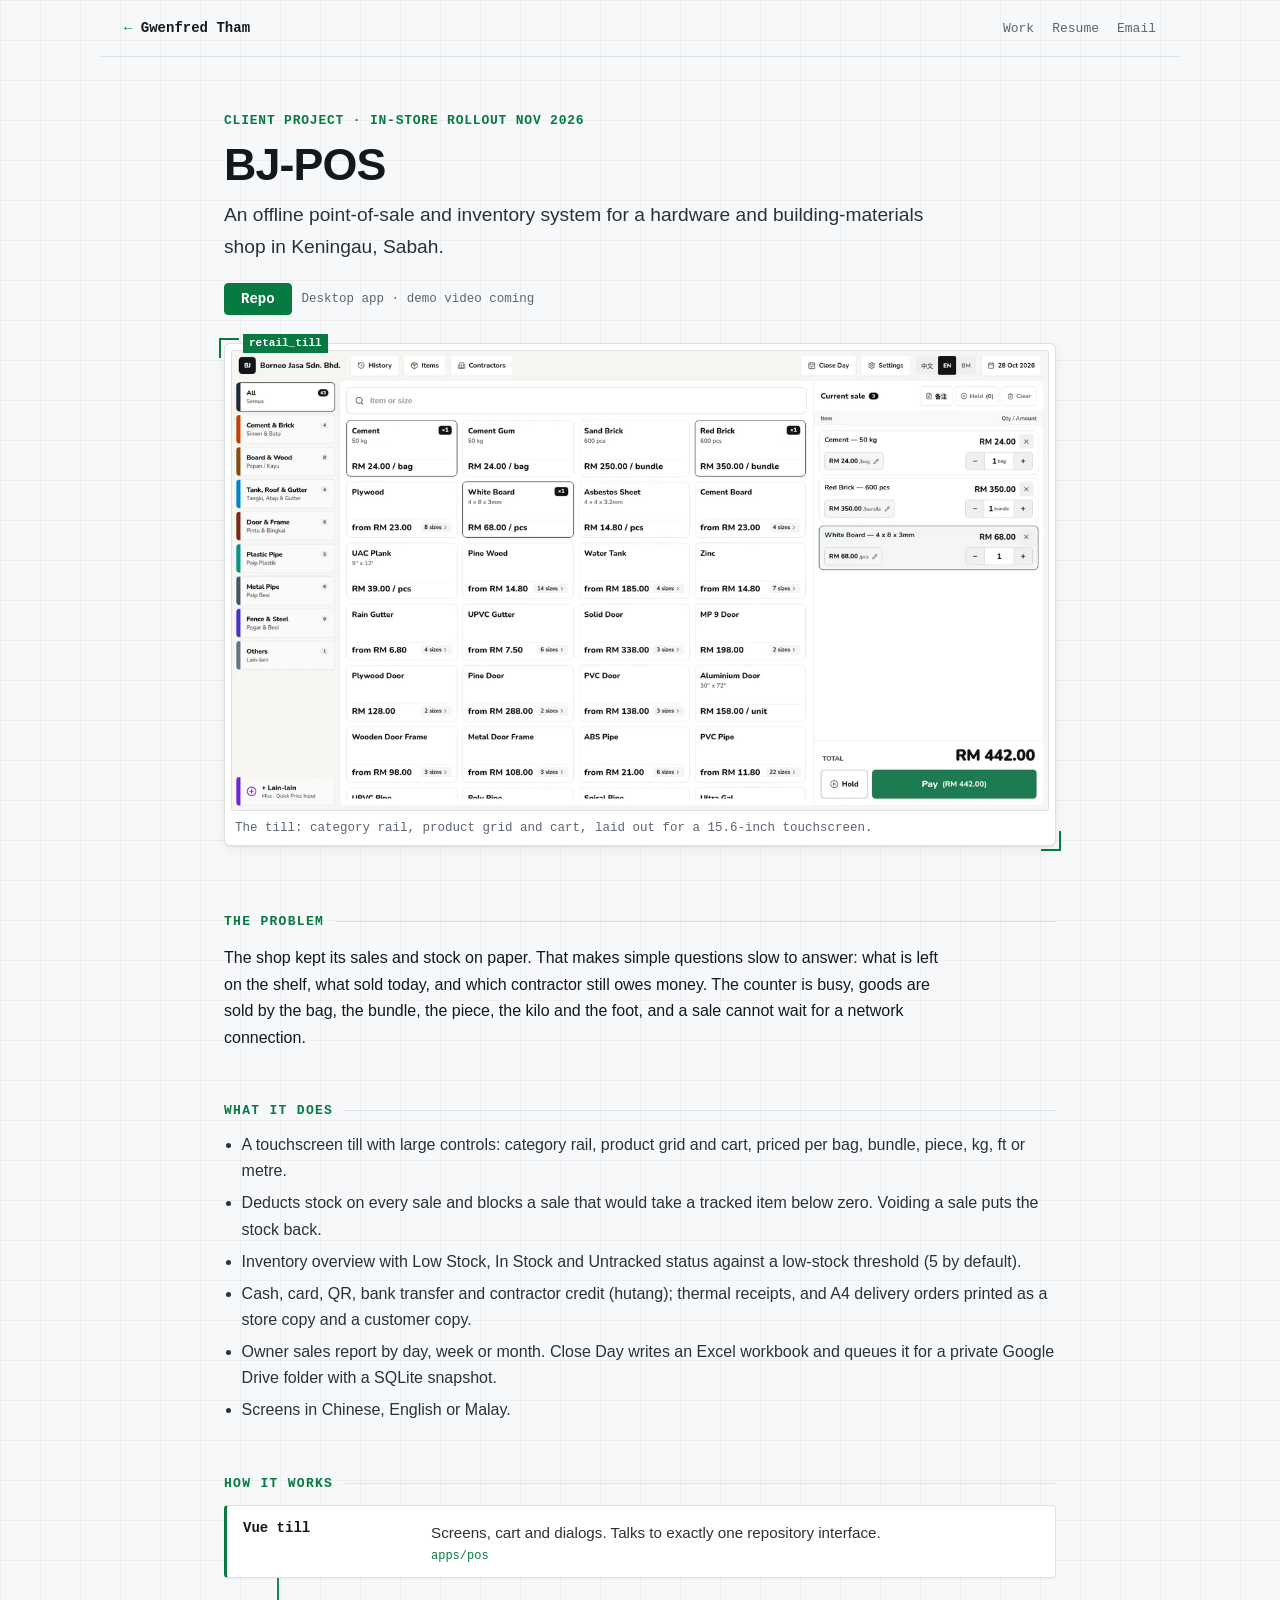
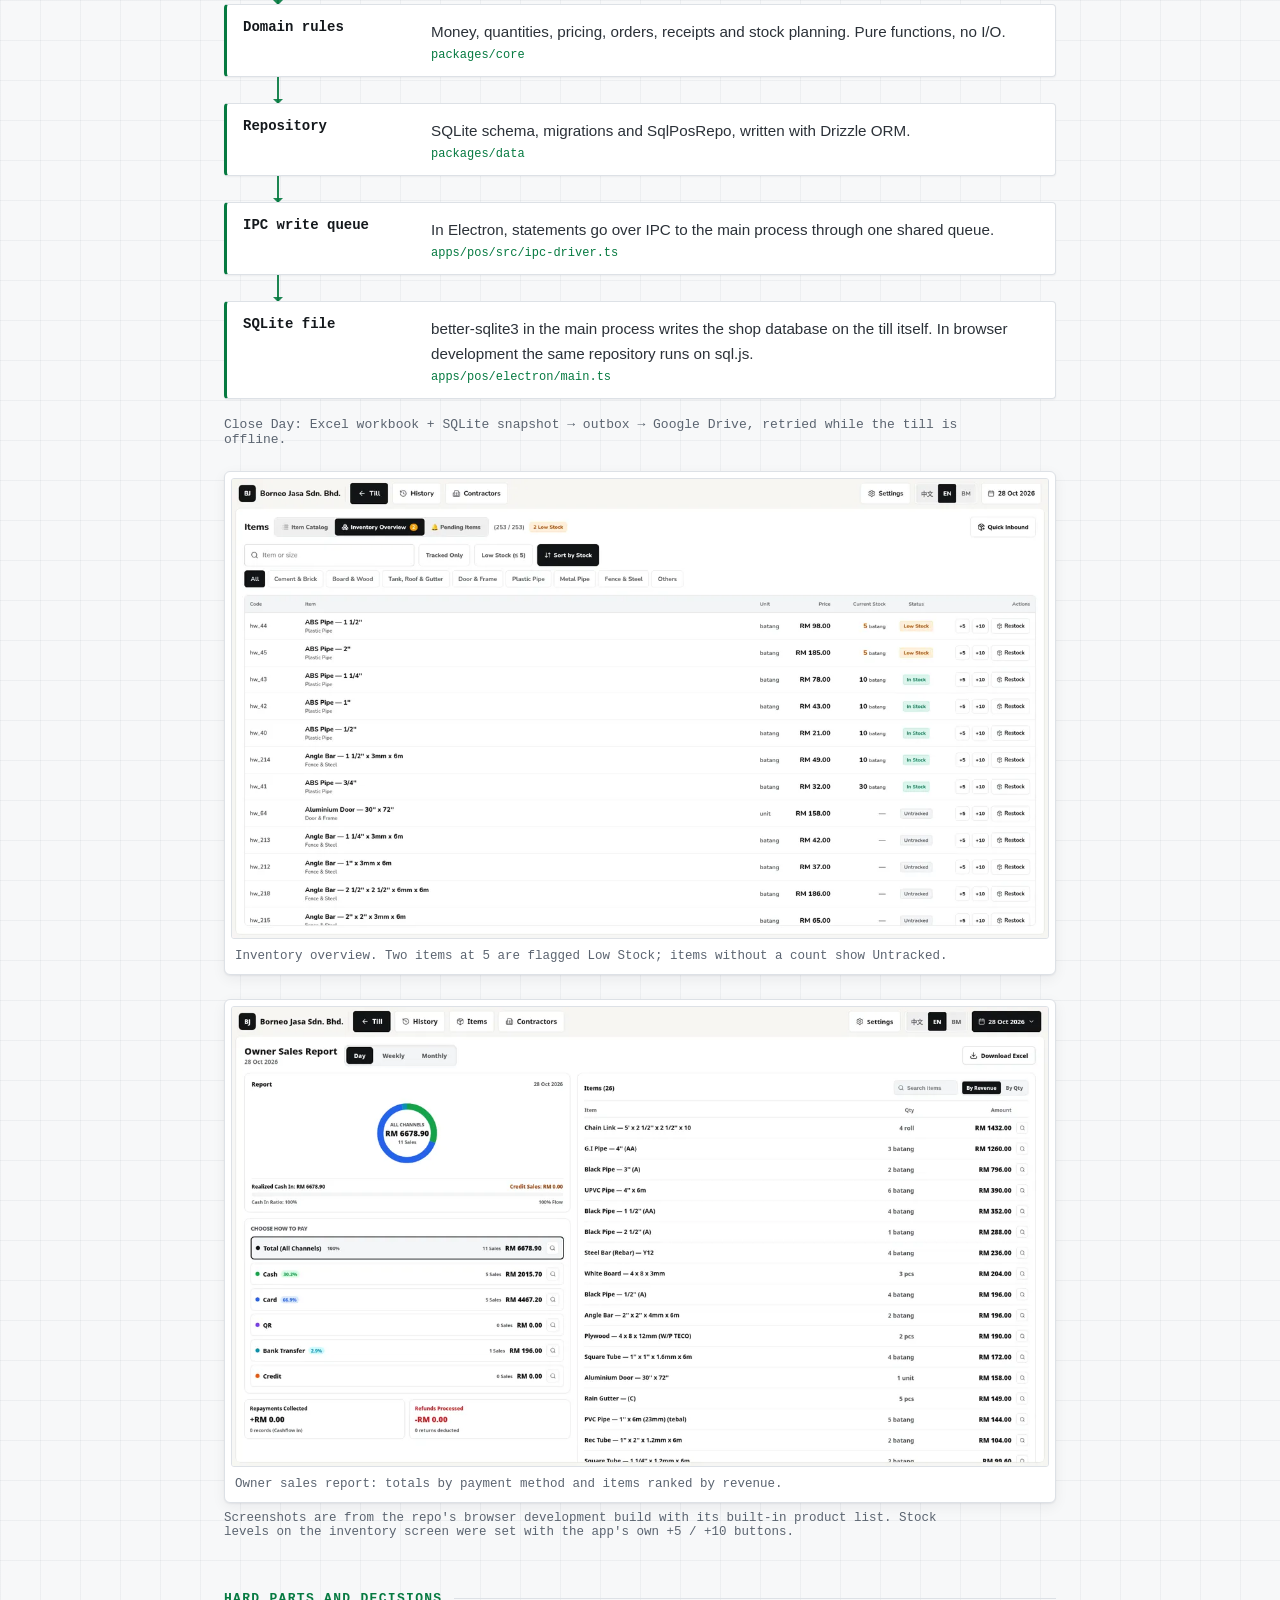
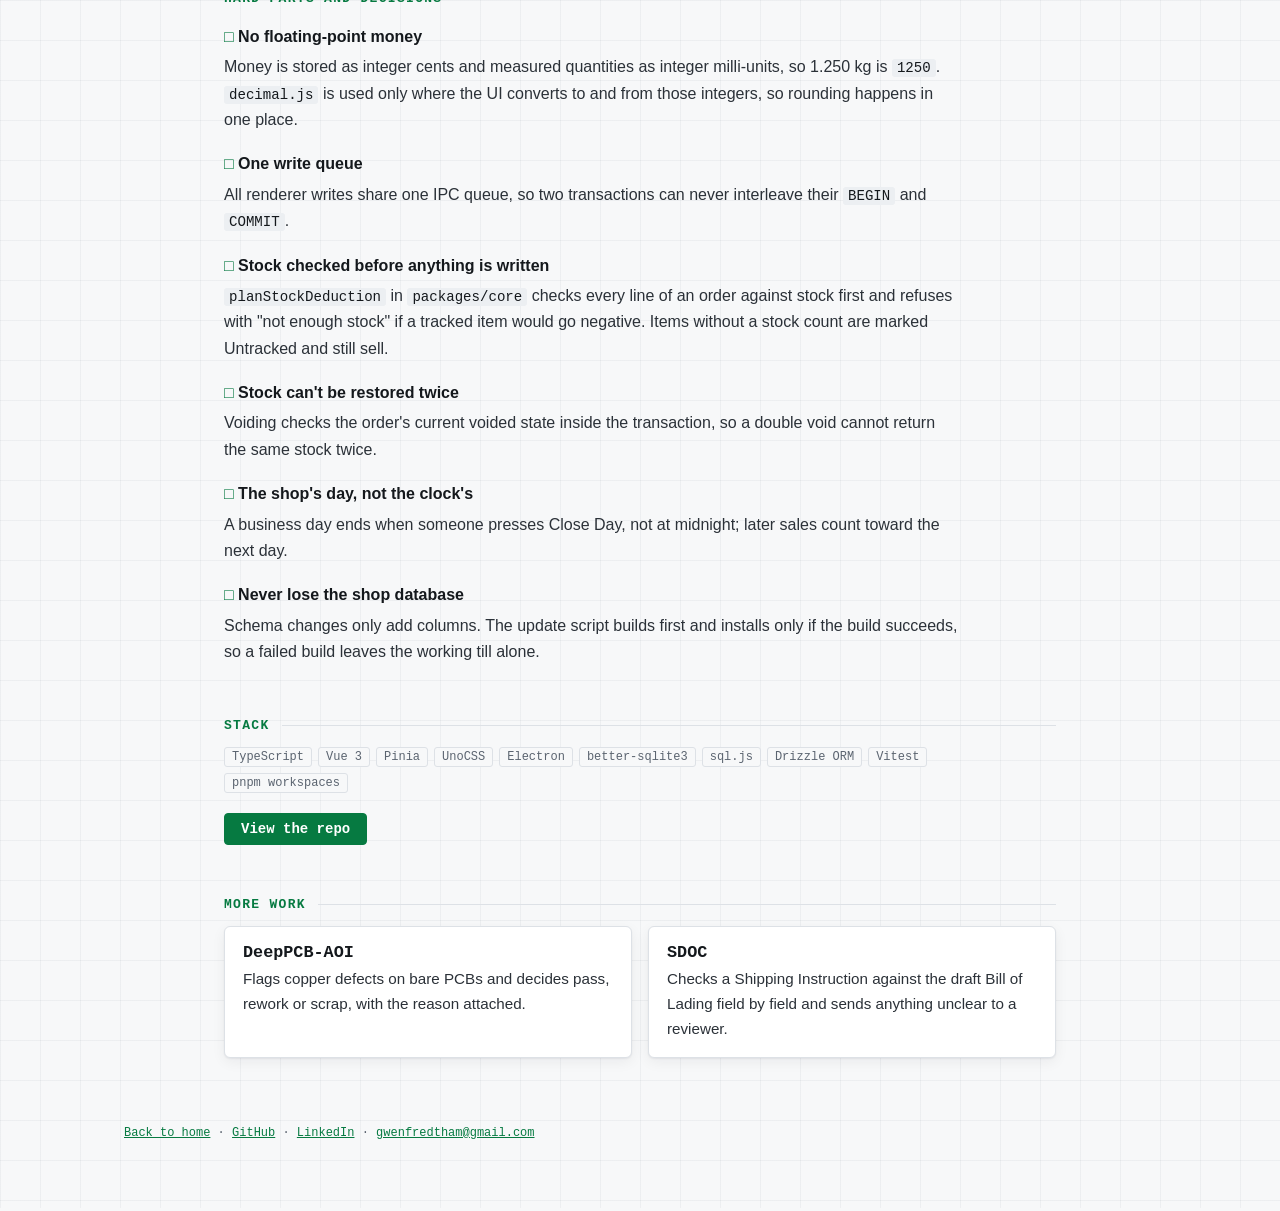
==== projects/bj-pos.html @ 83cc3437 "Personal portfolio site" ====
<!doctype html>
<html lang="en">
<head>
<meta charset="utf-8">
<meta name="viewport" content="width=device-width, initial-scale=1">
<title>BJ-POS · Gwenfred Tham</title>
<meta name="description" content="An offline point-of-sale and inventory system for a hardware and building-materials shop in Keningau, Sabah.">
<meta property="og:title" content="BJ-POS · Gwenfred Tham">
<meta property="og:description" content="An offline point-of-sale and inventory system for a hardware and building-materials shop in Keningau, Sabah.">
<meta property="og:image" content="https://tofui03.github.io/assets/bjpos-till.webp">
<link rel="stylesheet" href="../site.css">
<link rel="stylesheet" href="../case.css">
</head>
<body class="case">
<header class="wrap topbar"><a href="../index.html" class="home-link">Gwenfred Tham</a><nav><a href="../index.html#work">Work</a><a href="../assets/Gwenfred_Tham_Resume.pdf">Resume</a><a href="mailto:gwenfredtham@gmail.com">Email</a></nav></header>
<main class="wrap">
  <section class="case-hero">
    <p class="eyebrow">Client project · in-store rollout Nov 2026</p>
    <h1>BJ-POS</h1>
    <p class="tagline">An offline point-of-sale and inventory system for a hardware and building-materials shop in Keningau, Sabah.</p>
    <p class="actions"><a class="btn" href="https://github.com/Tofui03/BJ-POS">Repo</a><span class="note">Desktop app · demo video coming</span></p>
    <figure class="hero-shot"><span class="det">retail_till</span><img src="../assets/bjpos-till.webp" width="1280" height="720" alt="BJ-POS till: category rail, product grid and a cart totalling RM 442.00."><figcaption>The till: category rail, product grid and cart, laid out for a 15.6-inch touchscreen.</figcaption></figure>
  </section>
  <section><h2>The problem</h2><p>The shop kept its sales and stock on paper. That makes simple questions slow to answer: what is left on the shelf, what sold today, and which contractor still owes money. The counter is busy, goods are sold by the bag, the bundle, the piece, the kilo and the foot, and a sale cannot wait for a network connection.</p></section>
  <section><h2>What it does</h2><ul>
<li>A touchscreen till with large controls: category rail, product grid and cart, priced per bag, bundle, piece, kg, ft or metre.</li>
<li>Deducts stock on every sale and blocks a sale that would take a tracked item below zero. Voiding a sale puts the stock back.</li>
<li>Inventory overview with Low Stock, In Stock and Untracked status against a low-stock threshold (5 by default).</li>
<li>Cash, card, QR, bank transfer and contractor credit (hutang); thermal receipts, and A4 delivery orders printed as a store copy and a customer copy.</li>
<li>Owner sales report by day, week or month. Close Day writes an Excel workbook and queues it for a private Google Drive folder with a SQLite snapshot.</li>
<li>Screens in Chinese, English or Malay.</li>
</ul></section>
  <section><h2>How it works</h2><ol class="flow"><li><b>Vue till</b><span>Screens, cart and dialogs. Talks to exactly one repository interface.</span><code>apps/pos</code></li><li><b>Domain rules</b><span>Money, quantities, pricing, orders, receipts and stock planning. Pure functions, no I/O.</span><code>packages/core</code></li><li><b>Repository</b><span>SQLite schema, migrations and SqlPosRepo, written with Drizzle ORM.</span><code>packages/data</code></li><li><b>IPC write queue</b><span>In Electron, statements go over IPC to the main process through one shared queue.</span><code>apps/pos/src/ipc-driver.ts</code></li><li><b>SQLite file</b><span>better-sqlite3 in the main process writes the shop database on the till itself. In browser development the same repository runs on sql.js.</span><code>apps/pos/electron/main.ts</code></li></ol><p class="flow-note">Close Day: Excel workbook + SQLite snapshot → outbox → Google Drive, retried while the till is offline.</p><figure class="shot"><img src="../assets/bjpos-inventory.webp" width="1280" height="720" loading="lazy" alt="Inventory overview listing items with current stock and Low Stock, In Stock or Untracked status."><figcaption>Inventory overview. Two items at 5 are flagged Low Stock; items without a count show Untracked.</figcaption></figure><figure class="shot"><img src="../assets/bjpos-report.webp" width="1280" height="720" loading="lazy" alt="Owner sales report for one day: total by payment channel and items ranked by revenue."><figcaption>Owner sales report: totals by payment method and items ranked by revenue.</figcaption></figure><p class="note small">Screenshots are from the repo's browser development build with its built-in product list. Stock levels on the inventory screen were set with the app's own +5 / +10 buttons.</p></section>
  <section><h2>Hard parts and decisions</h2><dl>
<dt>No floating-point money</dt><dd>Money is stored as integer cents and measured quantities as integer milli-units, so 1.250 kg is <code>1250</code>. <code>decimal.js</code> is used only where the UI converts to and from those integers, so rounding happens in one place.</dd>
<dt>One write queue</dt><dd>All renderer writes share one IPC queue, so two transactions can never interleave their <code>BEGIN</code> and <code>COMMIT</code>.</dd>
<dt>Stock checked before anything is written</dt><dd><code>planStockDeduction</code> in <code>packages/core</code> checks every line of an order against stock first and refuses with "not enough stock" if a tracked item would go negative. Items without a stock count are marked Untracked and still sell.</dd>
<dt>Stock can't be restored twice</dt><dd>Voiding checks the order's current voided state inside the transaction, so a double void cannot return the same stock twice.</dd>
<dt>The shop's day, not the clock's</dt><dd>A business day ends when someone presses Close Day, not at midnight; later sales count toward the next day.</dd>
<dt>Never lose the shop database</dt><dd>Schema changes only add columns. The update script builds first and installs only if the build succeeds, so a failed build leaves the working till alone.</dd>
</dl></section>
  <section><h2>Stack</h2><ul class="tags"><li>TypeScript</li><li>Vue 3</li><li>Pinia</li><li>UnoCSS</li><li>Electron</li><li>better-sqlite3</li><li>sql.js</li><li>Drizzle ORM</li><li>Vitest</li><li>pnpm workspaces</li></ul>
    <p class="actions"><a class="btn" href="https://github.com/Tofui03/BJ-POS">View the repo</a></p></section>
  <section class="next"><h2>More work</h2><div class="next-grid"><a href="deeppcb-aoi.html"><span>DeepPCB-AOI</span>Flags copper defects on bare PCBs and decides pass, rework or scrap, with the reason attached.</a><a href="sdoc.html"><span>SDOC</span>Checks a Shipping Instruction against the draft Bill of Lading field by field and sends anything unclear to a reviewer.</a></div></section>
</main>
<footer class="wrap foot"><p><a href="../index.html">Back to home</a> · <a href="https://github.com/Tofui03">GitHub</a> · <a href="https://www.linkedin.com/in/gwenfred-tham-262545183">LinkedIn</a> · <a href="mailto:gwenfredtham@gmail.com">gwenfredtham@gmail.com</a></p></footer>
</body>
</html>
---- site.css ----
/* Site theme: style B, light ("light technical"). Accent #067a41 = 5.4:1 on white, 5.1:1 on --bg (WCAG AA). */
:root{--bg:#f7f8f9;--panel:#ffffff;--ink:#14181c;--body:#2b3138;--muted:#5b6470;--line:#dde1e6;--accent:#067a41;--accent-soft:#e8f3ec;--on-accent:#ffffff;
 --shadow:0 1px 2px rgba(16,24,32,.06),0 4px 14px rgba(16,24,32,.06);
 --mono:ui-monospace,"SFMono-Regular","JetBrains Mono",Menlo,Consolas,monospace}
*{box-sizing:border-box}
body{margin:0;color:var(--ink);font:16px/1.65 -apple-system,BlinkMacSystemFont,"Segoe UI",Roboto,"Helvetica Neue",Arial,sans-serif;
 background-color:var(--bg);
 background-image:linear-gradient(rgba(20,40,60,.045) 1px,transparent 1px),linear-gradient(90deg,rgba(20,40,60,.045) 1px,transparent 1px);
 background-size:40px 40px}
a{color:var(--accent)}
a:focus-visible{outline:2px solid var(--accent);outline-offset:3px}
.wrap{max-width:1080px;margin:0 auto;padding:0 24px}
.hero{padding:80px 24px 40px}
.eyebrow{font:600 13px var(--mono);color:var(--accent);letter-spacing:.06em;text-transform:uppercase;margin:0 0 38px}
h1{font-size:3rem;line-height:1.1;margin:0 0 22px;letter-spacing:-.02em;font-weight:700}
.box{position:relative;display:inline-block;padding:6px 14px;border:1.5px dashed var(--accent)}
.box::before{content:"engineer 0.99";position:absolute;left:-1.5px;top:-22px;font:600 11px/1 var(--mono);background:var(--accent);color:var(--on-accent);padding:5px 6px;letter-spacing:.02em}
.lede{font-size:1.15rem;max-width:44rem;margin:0 0 .8rem;color:var(--ink)}
.lede2{color:var(--muted);max-width:44rem;margin:0 0 1.6rem}
.contact{display:flex;flex-wrap:wrap;gap:10px;align-items:center}
.contact a{font:14px var(--mono);color:var(--ink);text-decoration:none;border:1px solid var(--line);background:var(--panel);padding:6px 12px;border-radius:4px}
.contact a:hover{border-color:var(--accent);color:var(--accent)}
.contact a.resume{background:var(--accent);border-color:var(--accent);color:var(--on-accent);font-weight:600}
.contact a.resume:hover{background:#05663a;color:var(--on-accent)}
.sec{font:600 13px var(--mono);color:var(--muted);text-transform:uppercase;letter-spacing:.1em;margin:56px 0 18px;display:flex;align-items:center;gap:12px}
.sec::after{content:"";flex:1;height:1px;background:var(--line)}
.grid{display:grid;grid-template-columns:repeat(3,1fr);gap:22px}
.card{position:relative;background:var(--panel);border:1px solid var(--line);border-radius:6px;box-shadow:var(--shadow);transition:border-color .15s,box-shadow .15s}
.card::before,.card::after{content:"";position:absolute;width:14px;height:14px;border:2px solid var(--accent);pointer-events:none}
.card::before{top:-6px;left:-6px;border-right:0;border-bottom:0}
.card::after{bottom:-6px;right:-6px;border-left:0;border-top:0}
.card:hover{border-color:var(--accent);box-shadow:0 2px 4px rgba(16,24,32,.08),0 10px 24px rgba(16,24,32,.08)}
.card-link{display:flex;flex-direction:column;height:100%;color:inherit;text-decoration:none}
.thumb{position:relative;margin:0;border-bottom:1px solid var(--line);overflow:hidden;border-radius:6px 6px 0 0;background:#eef0f2}
.thumb img{display:block;width:100%;height:auto;aspect-ratio:16/10;object-fit:cover;object-position:top left}
.det{position:absolute;left:10px;bottom:10px;z-index:1;font:600 11px/1 var(--mono);background:var(--accent);color:var(--on-accent);padding:4px 6px}
.card-body{padding:16px 18px 18px;display:flex;flex-direction:column;flex:1}
.card h3{margin:0;font-size:1.25rem}
.kind{font:12px var(--mono);color:var(--accent);margin:2px 0 8px}
.what{margin:0 0 12px;color:var(--body);font-size:.97rem}
.tags{list-style:none;padding:0;margin:0 0 14px;display:flex;flex-wrap:wrap;gap:6px}
.tags li{font:12px var(--mono);color:var(--muted);background:var(--bg);border:1px solid var(--line);padding:2px 7px;border-radius:3px}
.more{margin-top:auto;font:600 13px var(--mono);color:var(--accent)}
.more::after{content:" \2192"}
.now-list{list-style:none;padding:0;margin:0;display:grid;grid-template-columns:repeat(2,1fr);gap:12px}
.now-list li{background:var(--panel);border:1px solid var(--line);border-left:3px solid var(--accent);padding:12px 16px;border-radius:4px;color:var(--body)}
.now-list .k{display:block;font:600 12px var(--mono);color:var(--accent);text-transform:uppercase;letter-spacing:.06em}
.updated{font:12px var(--mono);color:var(--muted);margin:10px 0 0}
.reach p{margin:0 0 14px}
.foot{padding:56px 24px;font:12px var(--mono);color:var(--muted)}
@media (max-width:900px){.grid{grid-template-columns:1fr 1fr}}
@media (max-width:620px){
 .hero{padding:52px 20px 24px}.wrap{padding-left:20px;padding-right:20px}
 h1{font-size:2.1rem}
 .grid,.now-list{grid-template-columns:1fr}
}
---- case.css ----
/* Case-study pages; loaded after site.css (light style B) */
.topbar{display:flex;justify-content:space-between;align-items:center;padding:20px 24px;border-bottom:1px solid var(--line)}
.topbar nav a:hover,.home-link:hover{color:var(--accent)}
.home-link{font:600 14px var(--mono);color:var(--ink);text-decoration:none}
.home-link::before{content:"\2190  ";color:var(--accent)}
.topbar nav{display:flex;gap:18px;font:13px var(--mono)}
.topbar nav a{color:var(--muted);text-decoration:none}
.topbar nav a:hover{color:var(--accent)}
.case main{max-width:880px}
.case-hero{padding:56px 0 8px}
.case h1{font-size:2.8rem;margin:0 0 10px}
.tagline{font-size:1.2rem;color:var(--body);max-width:44rem;margin:0 0 20px}
.actions{display:flex;flex-wrap:wrap;gap:10px;align-items:center;margin:0 0 28px}
.btn{font:600 14px var(--mono);text-decoration:none;color:var(--on-accent);background:var(--accent);border:1px solid var(--accent);padding:7px 16px;border-radius:4px}
.btn+.btn{background:transparent;color:var(--accent)}
.btn:hover{background:#05663a;border-color:#05663a}
.btn+.btn:hover{background:var(--accent-soft)}
.note{font:12.5px var(--mono);color:var(--muted)}
.note.small{margin:8px 0 0}
.hero-shot,.shot{position:relative;margin:0 0 8px;background:var(--panel);border:1px solid var(--line);border-radius:6px;padding:6px;box-shadow:var(--shadow)}
.hero-shot::before,.hero-shot::after{content:"";position:absolute;width:18px;height:18px;border:2px solid var(--accent)}
.hero-shot::before{top:-6px;left:-6px;border-right:0;border-bottom:0}
.hero-shot::after{bottom:-6px;right:-6px;border-left:0;border-top:0}
.hero-shot .det{left:18px;top:-10px;bottom:auto}
.hero-shot img,.shot img{display:block;width:100%;height:auto;border-radius:3px;border:1px solid var(--line)}
figcaption{font:12.5px/1.5 var(--mono);color:var(--muted);padding:8px 4px 2px}
.shot{margin-top:24px}
.case section{margin-top:52px}
.case section.case-hero{margin-top:0}
.case h2{font:600 13px var(--mono);color:var(--accent);text-transform:uppercase;letter-spacing:.1em;margin:0 0 14px;display:flex;gap:12px;align-items:center}
.case h2::after{content:"";flex:1;height:1px;background:var(--line)}
.case section p{max-width:46rem}
.case ul{padding-left:1.1rem;margin:0}
.case ul li{margin:.35rem 0;color:var(--body)}
.case ul.tags{padding:0;margin:0 0 20px}
.case ul.tags li{margin:0;color:var(--muted)}
.flow{list-style:none;padding:0;margin:0;display:grid;gap:0}
.flow li{position:relative;display:grid;grid-template-columns:170px 1fr;gap:4px 18px;background:var(--panel);border:1px solid var(--line);border-left:3px solid var(--accent);border-radius:4px;box-shadow:0 1px 2px rgba(16,24,32,.05);padding:14px 16px;margin-bottom:26px}
.flow li:not(:last-child)::after{content:"";position:absolute;left:50px;bottom:-27px;width:2px;height:26px;background:var(--accent);opacity:.9}
.flow li:not(:last-child)::before{content:"";position:absolute;left:46px;bottom:-28px;border:5px solid transparent;border-top-color:var(--accent);border-bottom:0;opacity:.9}
.flow b{font:600 14px var(--mono);color:var(--ink);grid-row:1/3}
.flow span{color:var(--body);font-size:.95rem}
.flow code{font:12px var(--mono);color:var(--accent)}
.flow-note{font:13px var(--mono);color:var(--muted);margin:-8px 0 0}
dl{margin:0}
dt{font-weight:700;margin-top:18px}
dt::before{content:"\25A1  ";color:var(--accent)}
dd{margin:4px 0 0;color:var(--body);max-width:46rem}
code{font:.88em var(--mono);color:var(--ink);background:#eceff2;padding:1px 5px;border-radius:3px}
.flow code{background:none;padding:0}
.next-grid{display:grid;grid-template-columns:1fr 1fr;gap:16px}
.next-grid a{display:block;background:var(--panel);border:1px solid var(--line);border-radius:6px;box-shadow:var(--shadow);padding:16px 18px;color:var(--body);text-decoration:none;font-size:.95rem}
.next-grid a span{display:block;font:600 1.05rem var(--mono);color:var(--ink);margin-bottom:4px}
.next-grid a:hover{border-color:var(--accent)}
.next-grid a:hover span{color:var(--accent)}
@media (max-width:620px){
 .topbar{padding:16px 20px}.topbar nav{gap:12px}
 .case h1{font-size:2.1rem}
 .flow li{grid-template-columns:1fr}
 .flow b{grid-row:auto}
 .next-grid{grid-template-columns:1fr}
}
.case .eyebrow{margin-bottom:12px}
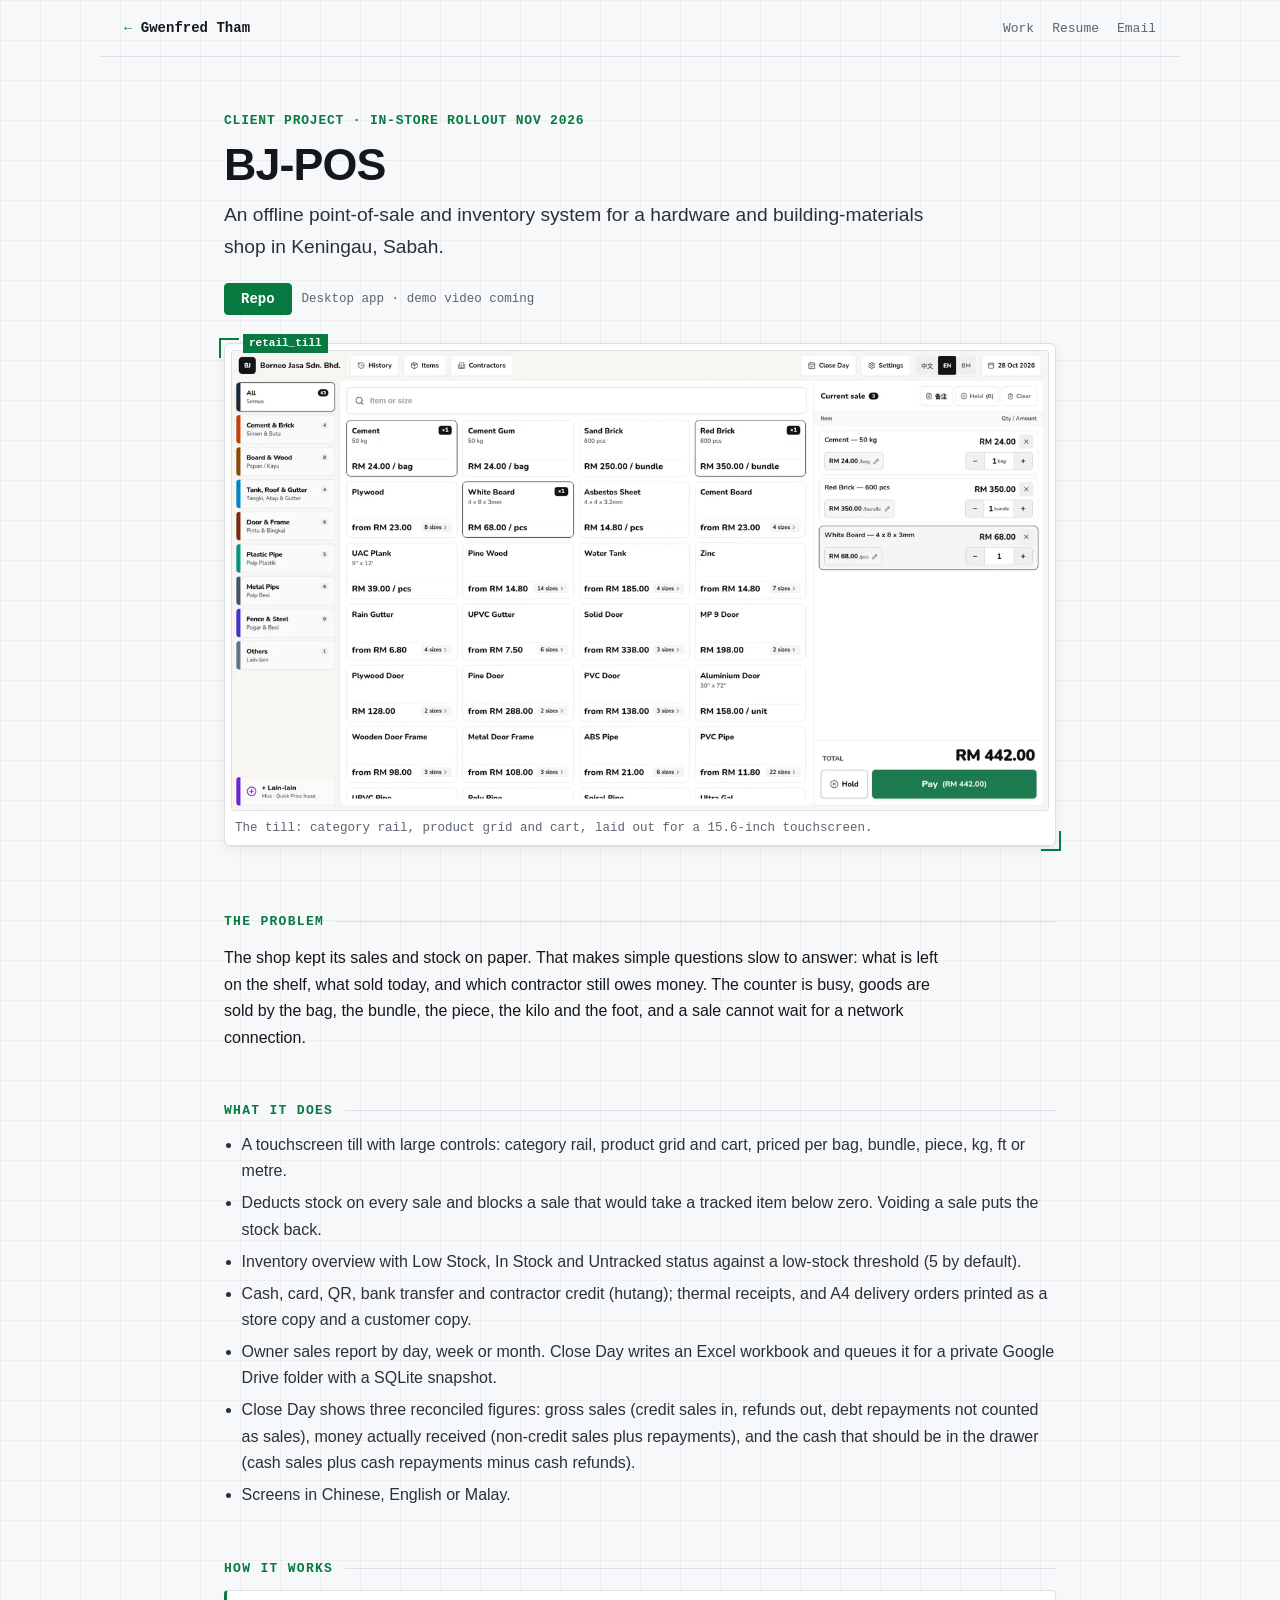
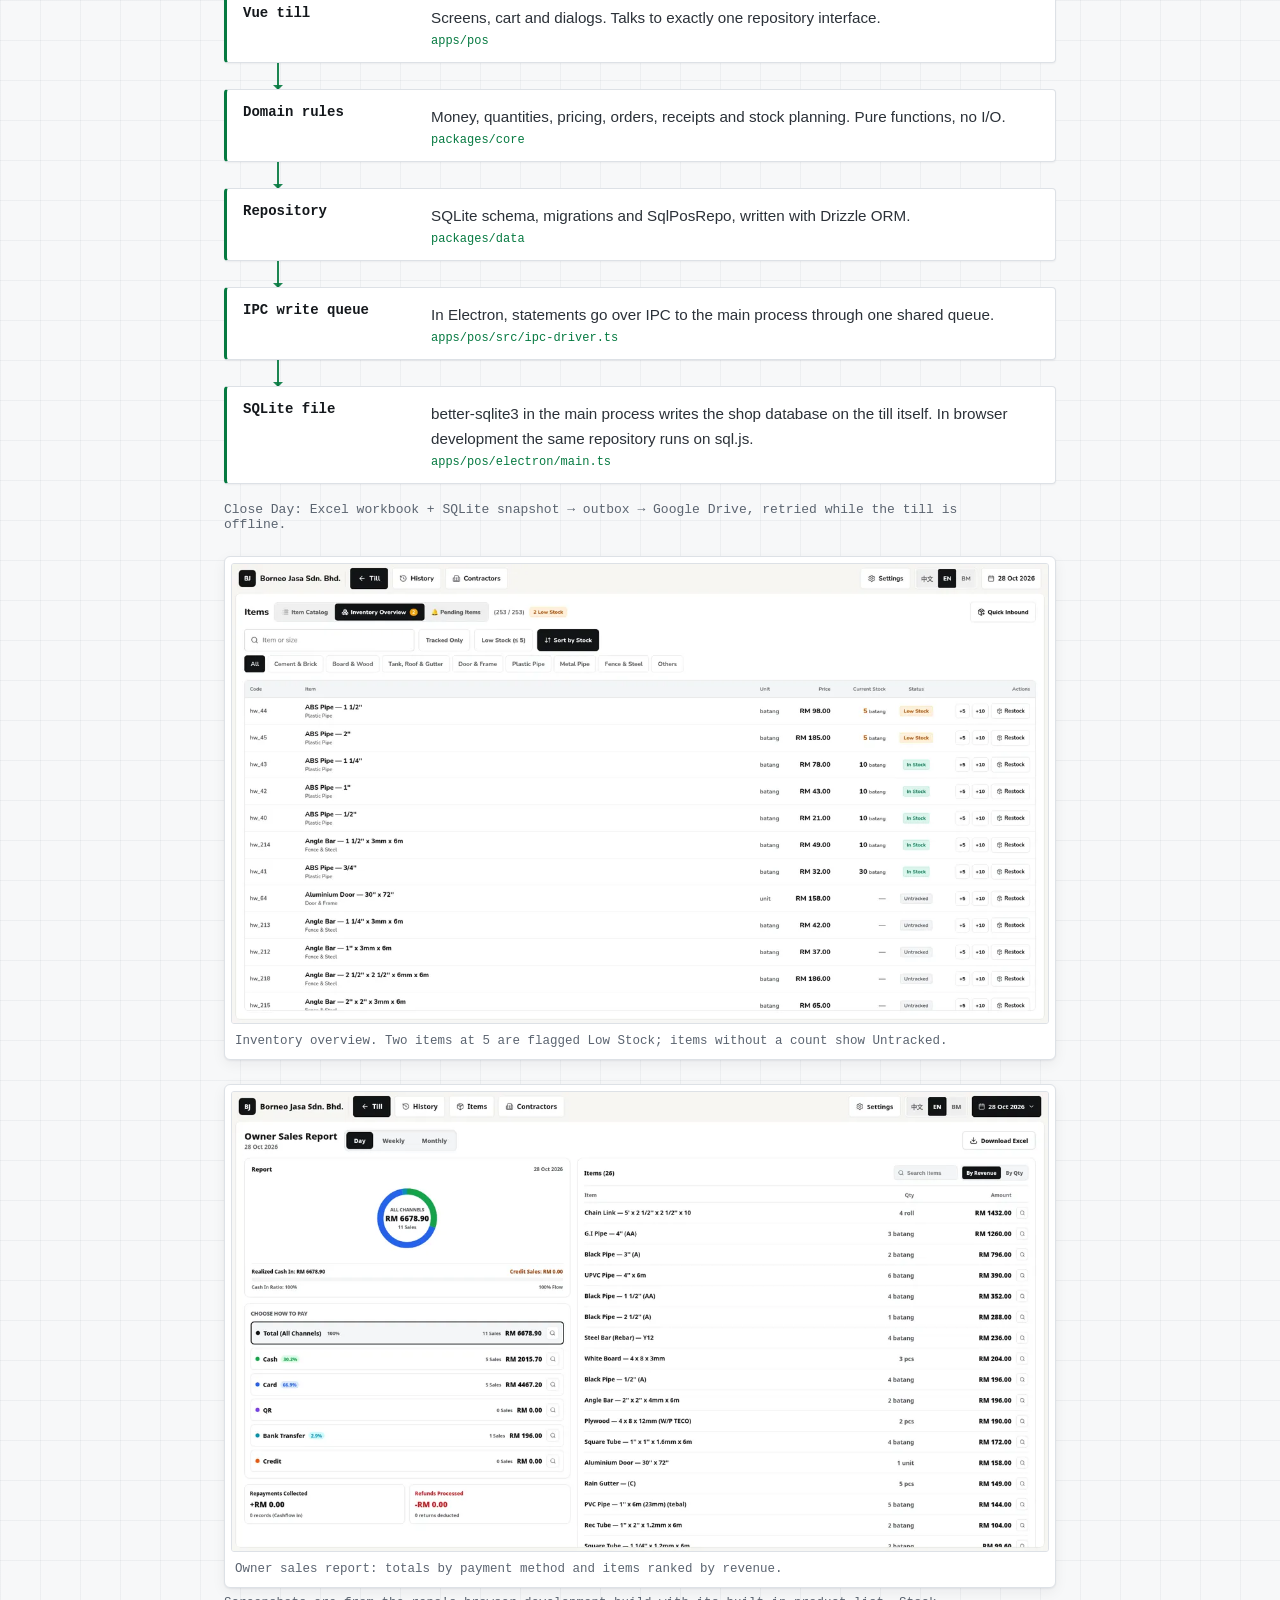
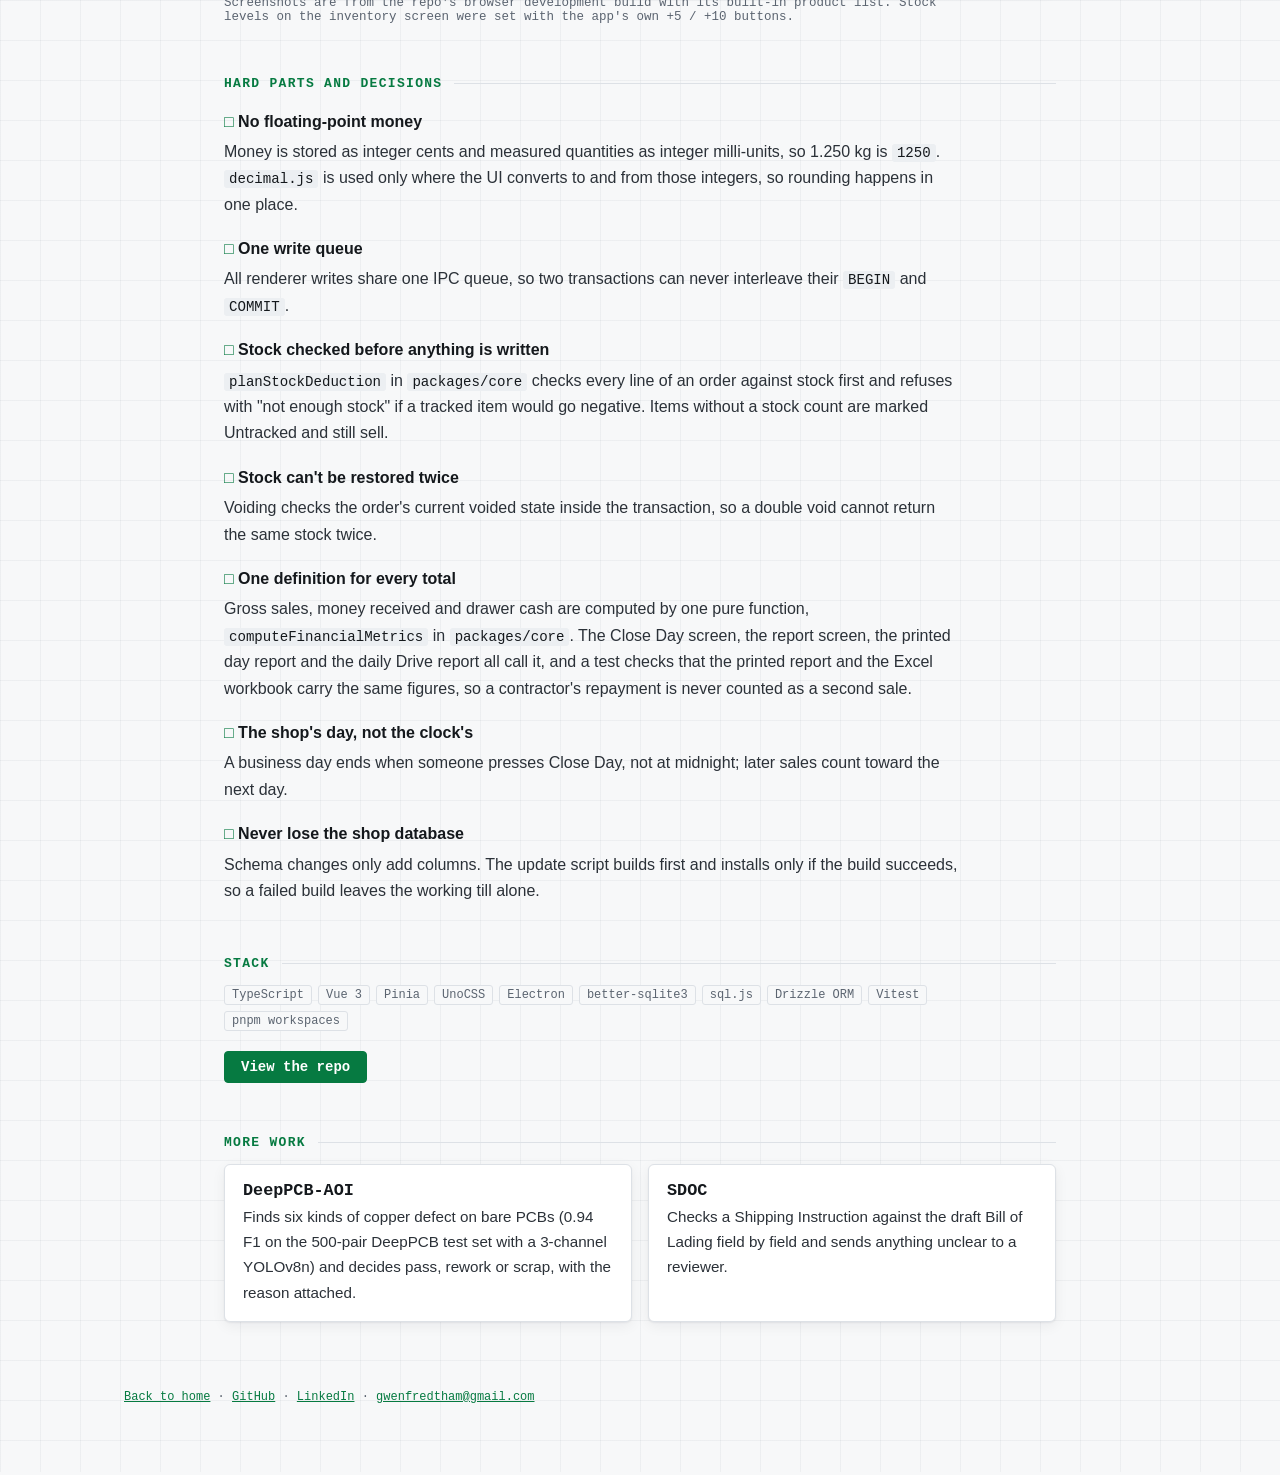
==== commit 92989823: "Update DeepPCB-AOI and BJ-POS: YOLOv8 results, reconciliation, resume v5" ====
--- a/projects/bj-pos.html
+++ b/projects/bj-pos.html
@@ -28,6 +28,7 @@
 <li>Inventory overview with Low Stock, In Stock and Untracked status against a low-stock threshold (5 by default).</li>
 <li>Cash, card, QR, bank transfer and contractor credit (hutang); thermal receipts, and A4 delivery orders printed as a store copy and a customer copy.</li>
 <li>Owner sales report by day, week or month. Close Day writes an Excel workbook and queues it for a private Google Drive folder with a SQLite snapshot.</li>
+<li>Close Day shows three reconciled figures: gross sales (credit sales in, refunds out, debt repayments not counted as sales), money actually received (non-credit sales plus repayments), and the cash that should be in the drawer (cash sales plus cash repayments minus cash refunds).</li>
 <li>Screens in Chinese, English or Malay.</li>
 </ul></section>
   <section><h2>How it works</h2><ol class="flow"><li><b>Vue till</b><span>Screens, cart and dialogs. Talks to exactly one repository interface.</span><code>apps/pos</code></li><li><b>Domain rules</b><span>Money, quantities, pricing, orders, receipts and stock planning. Pure functions, no I/O.</span><code>packages/core</code></li><li><b>Repository</b><span>SQLite schema, migrations and SqlPosRepo, written with Drizzle ORM.</span><code>packages/data</code></li><li><b>IPC write queue</b><span>In Electron, statements go over IPC to the main process through one shared queue.</span><code>apps/pos/src/ipc-driver.ts</code></li><li><b>SQLite file</b><span>better-sqlite3 in the main process writes the shop database on the till itself. In browser development the same repository runs on sql.js.</span><code>apps/pos/electron/main.ts</code></li></ol><p class="flow-note">Close Day: Excel workbook + SQLite snapshot → outbox → Google Drive, retried while the till is offline.</p><figure class="shot"><img src="../assets/bjpos-inventory.webp" width="1280" height="720" loading="lazy" alt="Inventory overview listing items with current stock and Low Stock, In Stock or Untracked status."><figcaption>Inventory overview. Two items at 5 are flagged Low Stock; items without a count show Untracked.</figcaption></figure><figure class="shot"><img src="../assets/bjpos-report.webp" width="1280" height="720" loading="lazy" alt="Owner sales report for one day: total by payment channel and items ranked by revenue."><figcaption>Owner sales report: totals by payment method and items ranked by revenue.</figcaption></figure><p class="note small">Screenshots are from the repo's browser development build with its built-in product list. Stock levels on the inventory screen were set with the app's own +5 / +10 buttons.</p></section>
@@ -36,12 +37,13 @@
 <dt>One write queue</dt><dd>All renderer writes share one IPC queue, so two transactions can never interleave their <code>BEGIN</code> and <code>COMMIT</code>.</dd>
 <dt>Stock checked before anything is written</dt><dd><code>planStockDeduction</code> in <code>packages/core</code> checks every line of an order against stock first and refuses with "not enough stock" if a tracked item would go negative. Items without a stock count are marked Untracked and still sell.</dd>
 <dt>Stock can't be restored twice</dt><dd>Voiding checks the order's current voided state inside the transaction, so a double void cannot return the same stock twice.</dd>
+<dt>One definition for every total</dt><dd>Gross sales, money received and drawer cash are computed by one pure function, <code>computeFinancialMetrics</code> in <code>packages/core</code>. The Close Day screen, the report screen, the printed day report and the daily Drive report all call it, and a test checks that the printed report and the Excel workbook carry the same figures, so a contractor's repayment is never counted as a second sale.</dd>
 <dt>The shop's day, not the clock's</dt><dd>A business day ends when someone presses Close Day, not at midnight; later sales count toward the next day.</dd>
 <dt>Never lose the shop database</dt><dd>Schema changes only add columns. The update script builds first and installs only if the build succeeds, so a failed build leaves the working till alone.</dd>
 </dl></section>
   <section><h2>Stack</h2><ul class="tags"><li>TypeScript</li><li>Vue 3</li><li>Pinia</li><li>UnoCSS</li><li>Electron</li><li>better-sqlite3</li><li>sql.js</li><li>Drizzle ORM</li><li>Vitest</li><li>pnpm workspaces</li></ul>
     <p class="actions"><a class="btn" href="https://github.com/Tofui03/BJ-POS">View the repo</a></p></section>
-  <section class="next"><h2>More work</h2><div class="next-grid"><a href="deeppcb-aoi.html"><span>DeepPCB-AOI</span>Flags copper defects on bare PCBs and decides pass, rework or scrap, with the reason attached.</a><a href="sdoc.html"><span>SDOC</span>Checks a Shipping Instruction against the draft Bill of Lading field by field and sends anything unclear to a reviewer.</a></div></section>
+  <section class="next"><h2>More work</h2><div class="next-grid"><a href="deeppcb-aoi.html"><span>DeepPCB-AOI</span>Finds six kinds of copper defect on bare PCBs (0.94 F1 on the 500-pair DeepPCB test set with a 3-channel YOLOv8n) and decides pass, rework or scrap, with the reason attached.</a><a href="sdoc.html"><span>SDOC</span>Checks a Shipping Instruction against the draft Bill of Lading field by field and sends anything unclear to a reviewer.</a></div></section>
 </main>
 <footer class="wrap foot"><p><a href="../index.html">Back to home</a> · <a href="https://github.com/Tofui03">GitHub</a> · <a href="https://www.linkedin.com/in/gwenfred-tham-262545183">LinkedIn</a> · <a href="mailto:gwenfredtham@gmail.com">gwenfredtham@gmail.com</a></p></footer>
 </body>
--- a/case.css
+++ b/case.css
@@ -61,3 +61,14 @@
  .next-grid{grid-template-columns:1fr}
 }
 .case .eyebrow{margin-bottom:12px}
+.table-wrap{overflow-x:auto;margin:6px 0 18px;background:var(--panel);border:1px solid var(--line);border-radius:6px;box-shadow:var(--shadow)}
+table.results{width:100%;border-collapse:collapse;font-size:.92rem}
+.results th,.results td{padding:9px 12px;text-align:left;border-bottom:1px solid var(--line)}
+.results th{font:600 12px var(--mono);color:var(--muted);text-transform:uppercase;letter-spacing:.06em;background:#f1f3f5}
+.results td:nth-child(n+3),.results th:nth-child(n+3){text-align:right;font-family:var(--mono)}
+.results tbody tr:last-child td{border-bottom:0}
+.results tr.best td{background:var(--accent-soft);font-weight:600}
+.results tr.best td:first-child{box-shadow:inset 3px 0 0 var(--accent)}
+.shot-pair{display:grid;grid-template-columns:1fr 1fr;gap:16px}
+@media (max-width:620px){.shot-pair{grid-template-columns:1fr}}
+.shot img[src*="flowchart"]{max-width:560px;margin:0 auto;border:0}
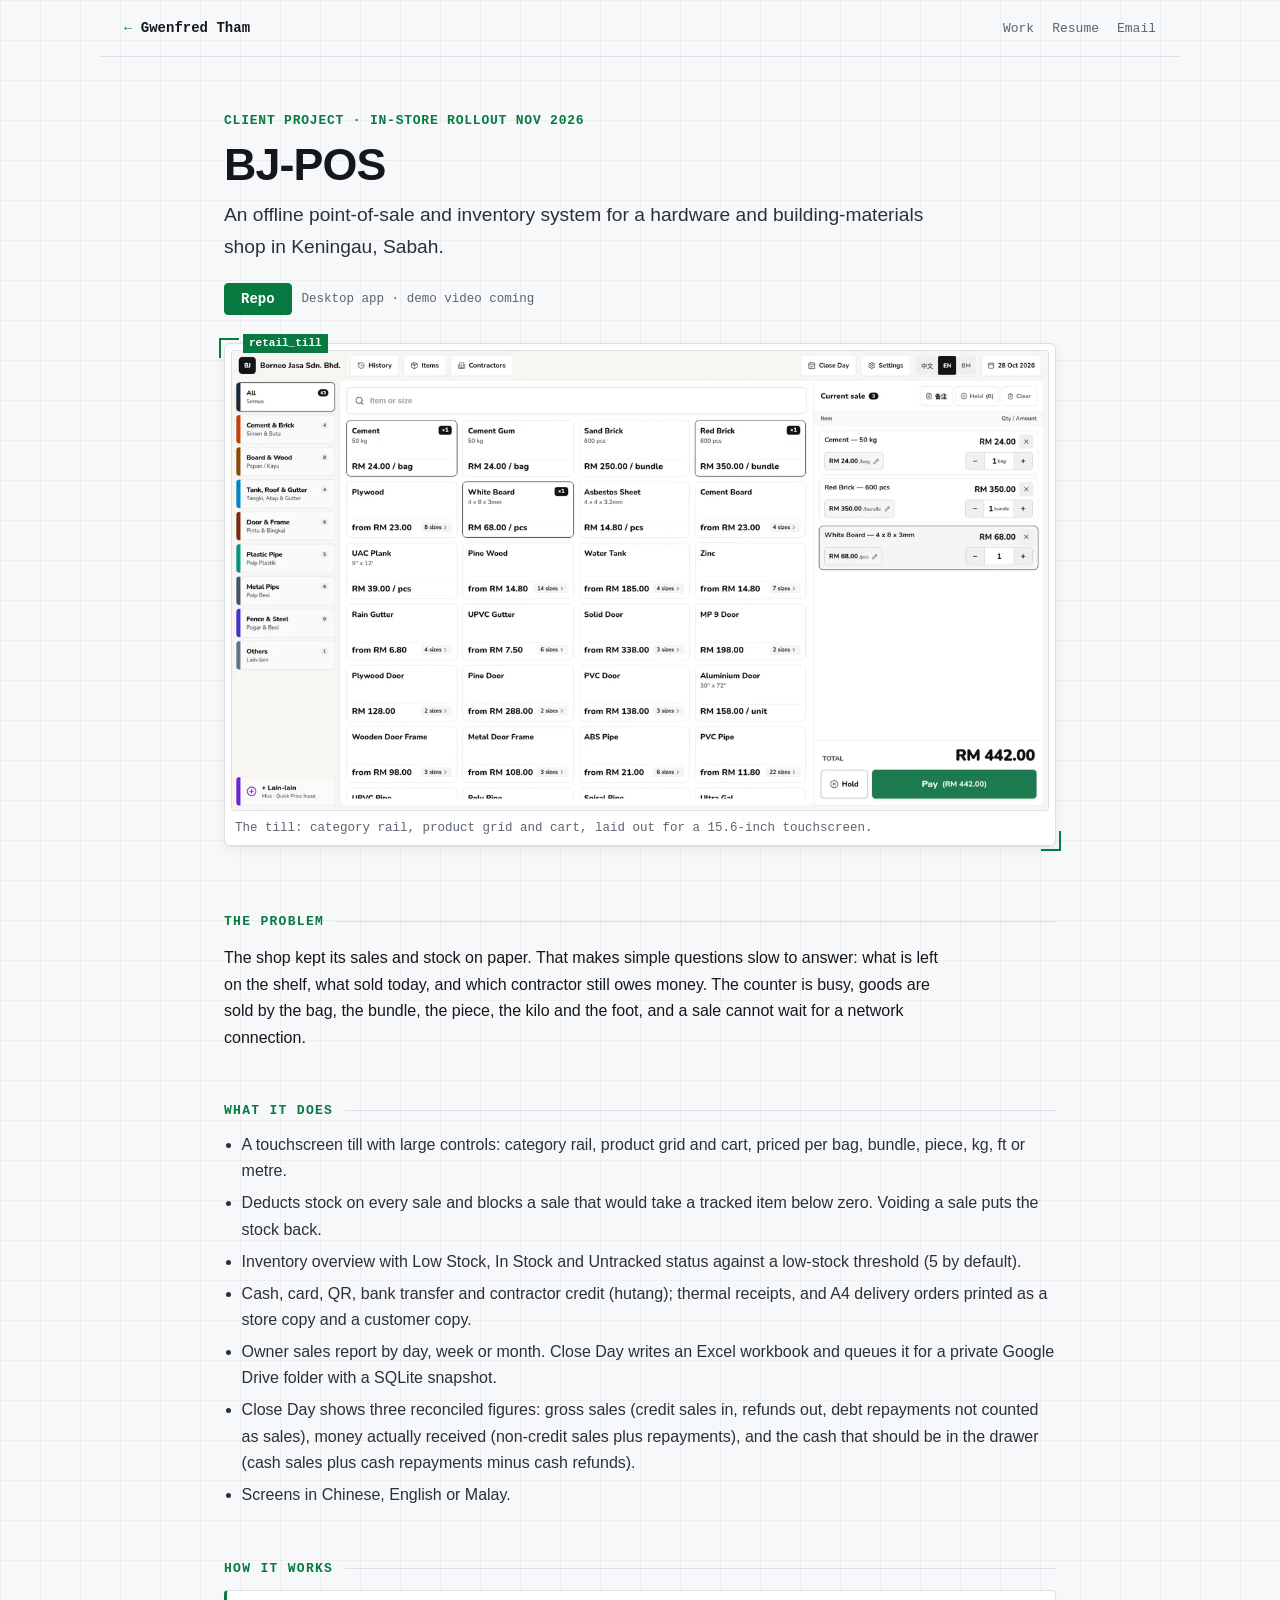
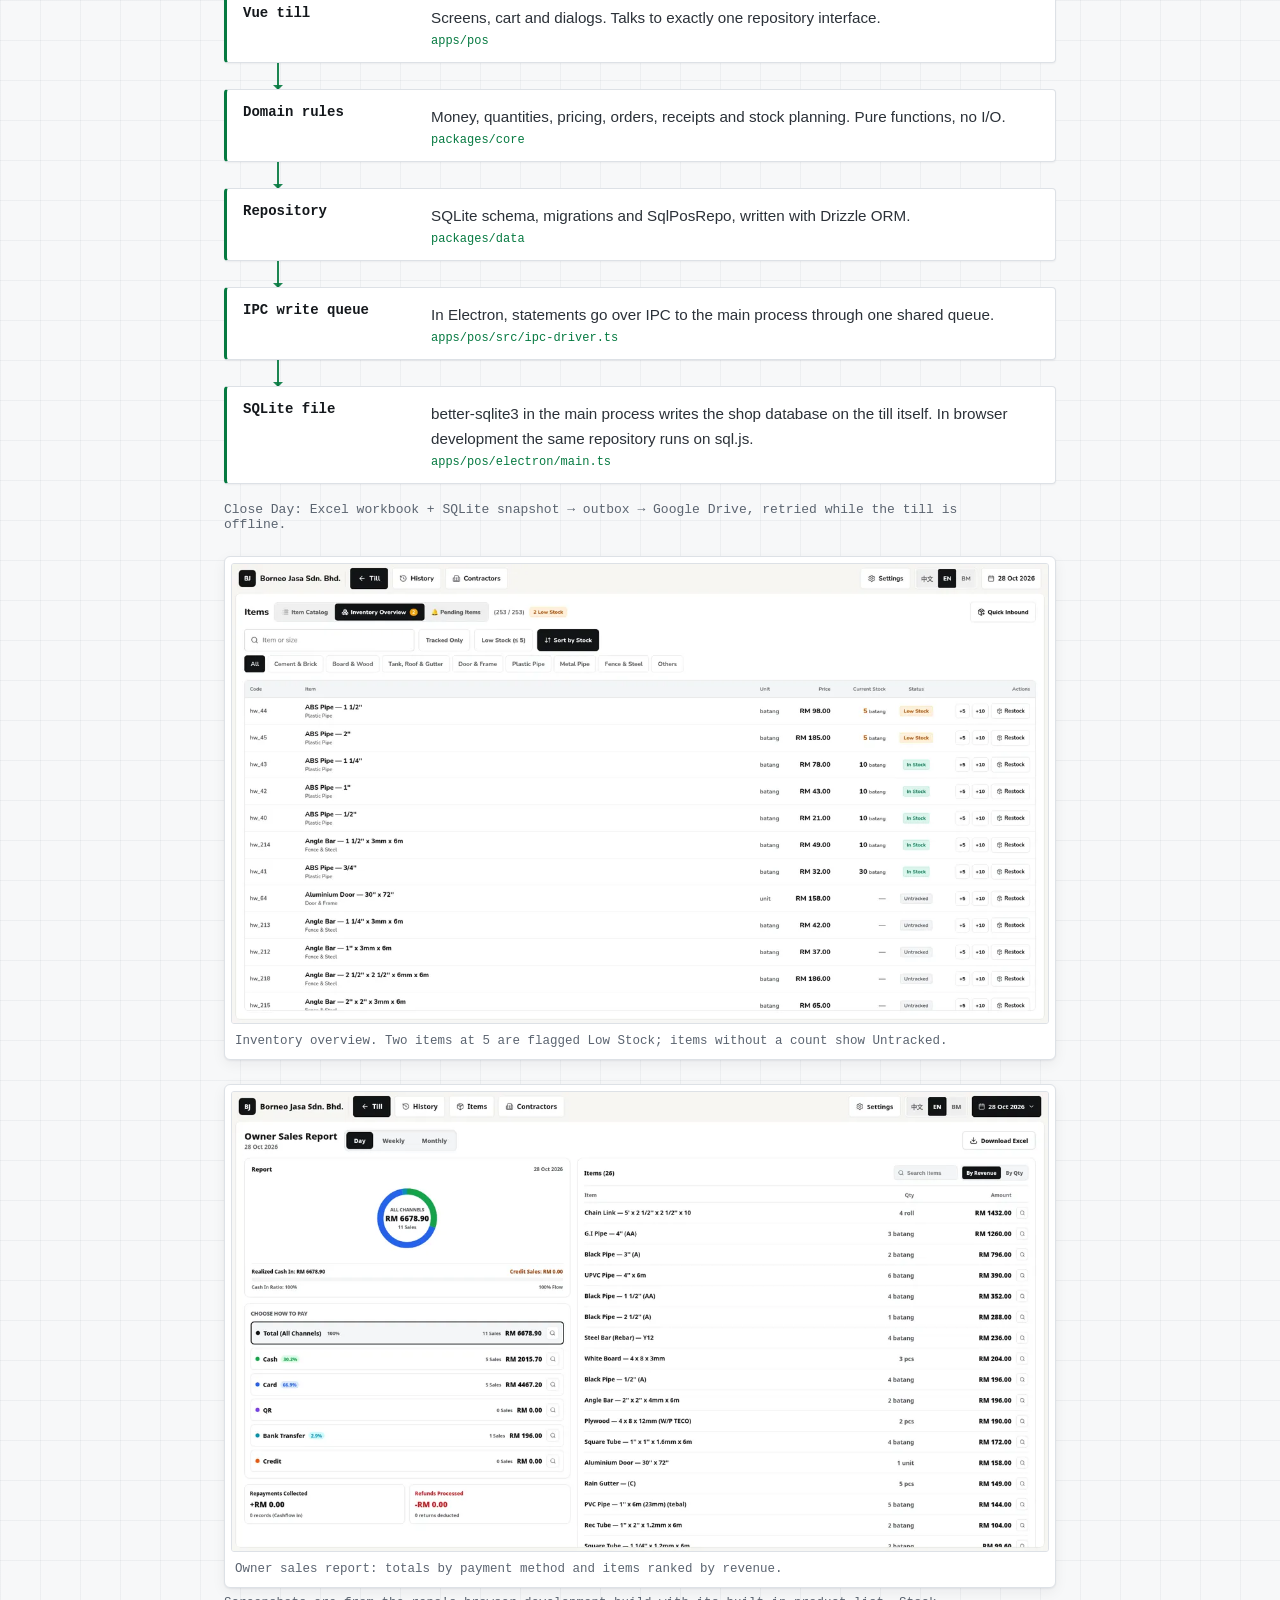
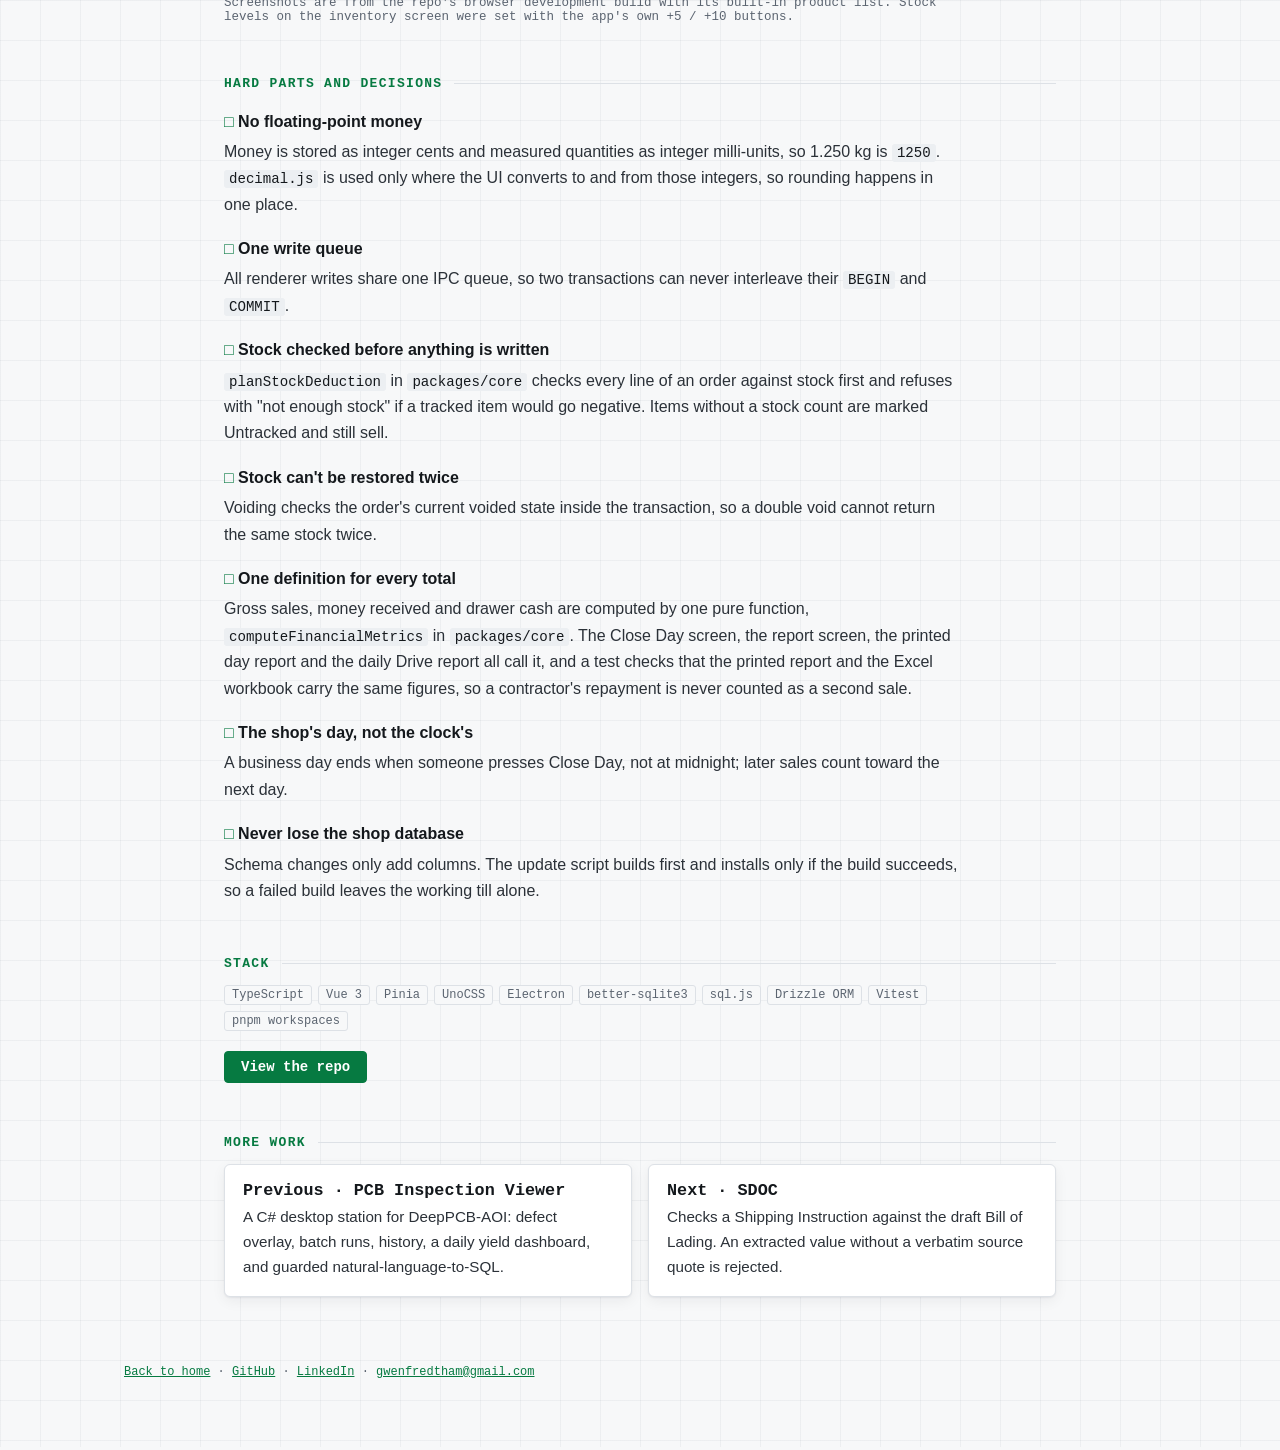
==== commit 553a3b37: "Update the portfolio for LLM work and the PCB Inspection Viewer. Retitle the home page, reorder the " ====
--- a/projects/bj-pos.html
+++ b/projects/bj-pos.html
@@ -43,7 +43,7 @@
 </dl></section>
   <section><h2>Stack</h2><ul class="tags"><li>TypeScript</li><li>Vue 3</li><li>Pinia</li><li>UnoCSS</li><li>Electron</li><li>better-sqlite3</li><li>sql.js</li><li>Drizzle ORM</li><li>Vitest</li><li>pnpm workspaces</li></ul>
     <p class="actions"><a class="btn" href="https://github.com/Tofui03/BJ-POS">View the repo</a></p></section>
-  <section class="next"><h2>More work</h2><div class="next-grid"><a href="deeppcb-aoi.html"><span>DeepPCB-AOI</span>Finds six kinds of copper defect on bare PCBs (0.94 F1 on the 500-pair DeepPCB test set with a 3-channel YOLOv8n) and decides pass, rework or scrap, with the reason attached.</a><a href="sdoc.html"><span>SDOC</span>Checks a Shipping Instruction against the draft Bill of Lading field by field and sends anything unclear to a reviewer.</a></div></section>
+  <section class="next"><h2>More work</h2><div class="next-grid"><a href="pcb-inspection-viewer.html"><span>Previous · PCB Inspection Viewer</span>A C# desktop station for DeepPCB-AOI: defect overlay, batch runs, history, a daily yield dashboard, and guarded natural-language-to-SQL.</a><a href="sdoc.html"><span>Next · SDOC</span>Checks a Shipping Instruction against the draft Bill of Lading. An extracted value without a verbatim source quote is rejected.</a></div></section>
 </main>
 <footer class="wrap foot"><p><a href="../index.html">Back to home</a> · <a href="https://github.com/Tofui03">GitHub</a> · <a href="https://www.linkedin.com/in/gwenfred-tham-262545183">LinkedIn</a> · <a href="mailto:gwenfredtham@gmail.com">gwenfredtham@gmail.com</a></p></footer>
 </body>
--- a/site.css
+++ b/site.css
@@ -24,7 +24,7 @@
 .contact a.resume:hover{background:#05663a;color:var(--on-accent)}
 .sec{font:600 13px var(--mono);color:var(--muted);text-transform:uppercase;letter-spacing:.1em;margin:56px 0 18px;display:flex;align-items:center;gap:12px}
 .sec::after{content:"";flex:1;height:1px;background:var(--line)}
-.grid{display:grid;grid-template-columns:repeat(3,1fr);gap:22px}
+.grid{display:grid;grid-template-columns:repeat(2,1fr);gap:22px}
 .card{position:relative;background:var(--panel);border:1px solid var(--line);border-radius:6px;box-shadow:var(--shadow);transition:border-color .15s,box-shadow .15s}
 .card::before,.card::after{content:"";position:absolute;width:14px;height:14px;border:2px solid var(--accent);pointer-events:none}
 .card::before{top:-6px;left:-6px;border-right:0;border-bottom:0}
